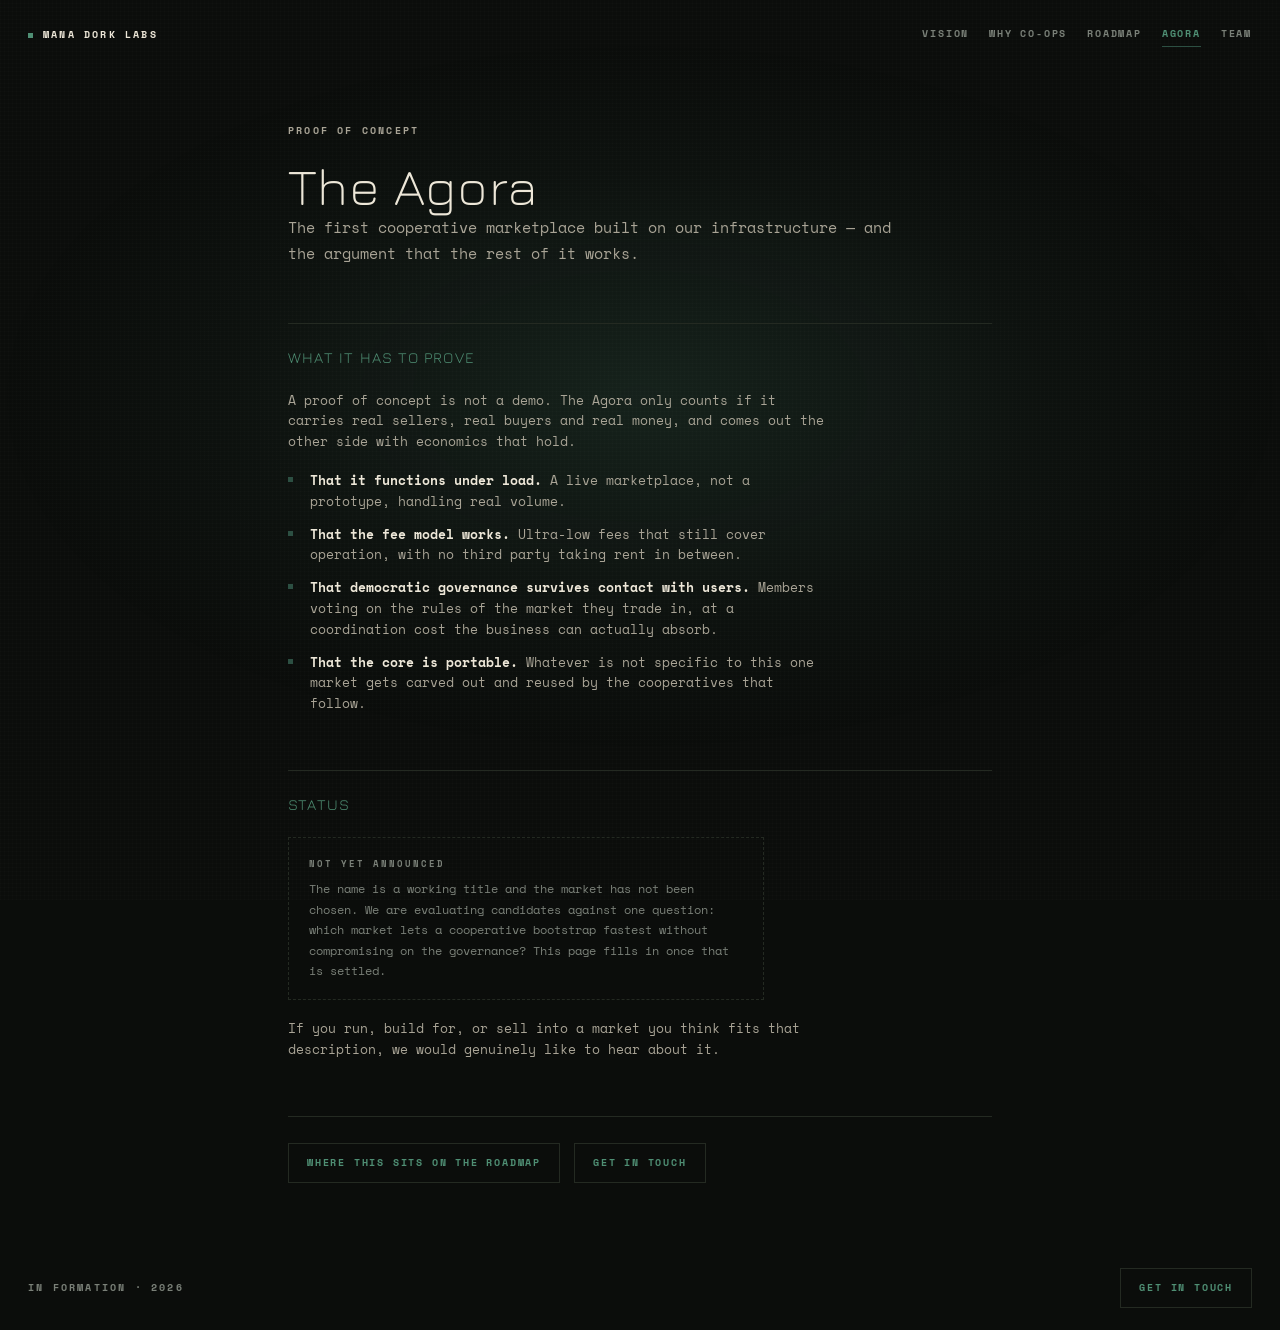
==== agora.html @ 33aa1f04 "Build out the site: five content pages and a top-bar nav Turns the holding page into a small site. T" ====
<!DOCTYPE html>
<html lang="en">
<head>
<meta charset="utf-8">
<meta name="viewport" content="width=device-width, initial-scale=1">
<title>The Agora — Mana Dork Labs</title>
<meta name="description" content="The Agora is our proof of concept: the first cooperative marketplace built on Mana Dork Labs infrastructure.">
<meta name="robots" content="index, follow">
<meta property="og:title" content="The Agora — Mana Dork Labs">
<meta property="og:description" content="The Agora is our proof of concept: the first cooperative marketplace built on Mana Dork Labs infrastructure.">
<meta property="og:type" content="article">
<link rel="preconnect" href="https://fonts.googleapis.com">
<link rel="preconnect" href="https://fonts.gstatic.com" crossorigin>
<link href="https://fonts.googleapis.com/css2?family=Jura:wght@300..700&family=Space+Mono:wght@400;700&display=swap" rel="stylesheet">
<link rel="stylesheet" href="/assets/site.css">
<link rel="icon" href="data:image/svg+xml,%3Csvg xmlns='http://www.w3.org/2000/svg' viewBox='0 0 32 32'%3E%3Crect width='32' height='32' fill='%230b0d0b'/%3E%3Crect x='6' y='6' width='5' height='20' fill='%234f8f74'/%3E%3Crect x='13' y='6' width='4' height='4' fill='%23ede7d8'/%3E%3Crect x='19' y='6' width='4' height='4' fill='%23ede7d8'/%3E%3Crect x='13' y='14' width='4' height='4' fill='%23ede7d8'/%3E%3Crect x='19' y='14' width='4' height='4' fill='%23ede7d8'/%3E%3Crect x='13' y='22' width='4' height='4' fill='%23ede7d8'/%3E%3Crect x='19' y='22' width='4' height='4' fill='%23ede7d8'/%3E%3C/svg%3E">
</head>
<body>

  <header class="bar bar--top">
    <a class="brand" href="/">Mana Dork Labs</a>
    <nav class="nav" aria-label="Primary">
      <a href="/vision">Vision</a>
      <a href="/why">Why co-ops</a>
      <a href="/roadmap">Roadmap</a>
      <a href="/agora" aria-current="page">Agora</a>
      <a href="/team">Team</a>
    </nav>
  </header>

  <main class="page">
    <p class="eyebrow">Proof of concept</p>
    <h1>The Agora</h1>
    <p class="lede">
      The first cooperative marketplace built on our infrastructure &mdash; and
      the argument that the rest of it works.
    </p>

    <h2>What it has to prove</h2>
    <p>
      A proof of concept is not a demo. The Agora only counts if it carries
      real sellers, real buyers and real money, and comes out the other side
      with economics that hold.
    </p>
    <ul class="list">
      <li>
        <strong>That it functions under load.</strong> A live marketplace, not
        a prototype, handling real volume.
      </li>
      <li>
        <strong>That the fee model works.</strong> Ultra-low fees that still
        cover operation, with no third party taking rent in between.
      </li>
      <li>
        <strong>That democratic governance survives contact with users.</strong>
        Members voting on the rules of the market they trade in, at a
        coordination cost the business can actually absorb.
      </li>
      <li>
        <strong>That the core is portable.</strong> Whatever is not specific to
        this one market gets carved out and reused by the cooperatives that
        follow.
      </li>
    </ul>

    <h2>Status</h2>
    <div class="draft">
      <b>Not yet announced</b>
      The name is a working title and the market has not been chosen. We are
      evaluating candidates against one question: which market lets a
      cooperative bootstrap fastest without compromising on the governance?
      This page fills in once that is settled.
    </div>
    <!-- Candidates under evaluation, from the source notes — deliberately not
         published until one is chosen: Artisans.coop, a Spotify rival,
         CardPact. See content/things-to-put-on-the-website.md. -->
    <p>
      If you run, build for, or sell into a market you think fits that
      description, we would genuinely like to hear about it.
    </p>

    <div class="next">
      <a href="/roadmap">Where this sits on the roadmap</a>
      <a href="mailto:hello@manadorklabs.com">Get in touch</a>
    </div>
  </main>

  <footer class="bar bar--bottom">
    <p class="micro">In formation &middot; 2026</p>
    <a class="contact" href="mailto:hello@manadorklabs.com">Get in touch</a>
  </footer>

</body>
</html>
---- assets/site.css ----
/* Mana Dork Labs — shared stylesheet.
   The home page (index.html) and the content pages both draw from this file.
   Everything above the "Content pages" divider is the original holding-page
   styling, moved here unchanged so index.html renders exactly as it did. */

:root{
  --ink:#0b0d0b;
  --cream:#ede7d8;
  --dim:#a9a496;
  --verdigris:#4f8f74;
  --verdigris-lo:#2c4f42;
  --lichen:#7a8078;
  --rule:#242a22;
  --mono:"Space Mono",ui-monospace,SFMono-Regular,Menlo,monospace;
  --wide:"Jura","Trebuchet MS",sans-serif;
}
*{box-sizing:border-box}
html{-webkit-text-size-adjust:100%}
body{
  margin:0;background:var(--ink);color:var(--cream);
  font-family:var(--mono);font-size:13px;line-height:1.6;
  -webkit-font-smoothing:antialiased;
  min-height:100vh;min-height:100dvh;
  display:flex;flex-direction:column;
  position:relative;overflow-x:hidden;
}

/* Verdigris bloom behind the mark, plus a fine mesh over everything. */
body::before{
  content:"";position:fixed;inset:0;pointer-events:none;z-index:0;
  background:radial-gradient(ellipse 70% 55% at 50% 44%, rgba(79,143,116,.16), rgba(79,143,116,.04) 45%, transparent 72%);
}
body::after{
  content:"";position:fixed;inset:0;pointer-events:none;z-index:0;opacity:.5;
  background-image:
    repeating-linear-gradient(0deg, rgba(237,231,216,.028) 0 1px, transparent 1px 4px),
    repeating-linear-gradient(90deg, rgba(237,231,216,.028) 0 1px, transparent 1px 4px);
}
.bar, .stage, .page{position:relative;z-index:1}

.micro{
  font-size:10px;font-weight:700;letter-spacing:.22em;text-transform:uppercase;
  color:var(--lichen);margin:0;
}

.bar{display:flex;justify-content:space-between;align-items:center;gap:20px;padding:22px 28px}
.bar--top{flex:0 0 auto}
.bar--bottom{flex:0 0 auto;justify-content:space-between}

.stage{
  flex:1 1 auto;display:flex;flex-direction:column;
  align-items:center;justify-content:center;
  padding:clamp(20px,4vh,32px) 28px clamp(24px,5vh,44px);text-align:center;
}

/* "The Grid" from the wordmark experiments. MANA, DORK and LABS are each
   four letters, so the name stacks into a 4x3 block and the first column
   reads MDL straight down. Jura at 300 is monoline, so every stroke is the
   same width, which is what Roboto Flex could not do. Columns sit at 1.75x
   Jura's widest glyph (0.767em), the "open" step. Glyph size scales against
   viewport height as well as width so the bottom bar is never pushed off. */
.mark{
  --f:clamp(30px, min(11vw, 11.4vh), 118px);
  --cw:calc(var(--f) * 1.342);
  --rh:calc(var(--f) * 1.34);
  display:grid;grid-template-columns:repeat(4, var(--cw));
  position:relative;
}
.mark .cell{
  width:var(--cw);height:var(--rh);
  display:grid;place-items:center;
  font-family:var(--wide);font-weight:300;
  font-size:var(--f);color:var(--cream);line-height:1;
}
.mark .cell.key{color:var(--verdigris)}
.mark .colrule{
  position:absolute;top:calc(var(--rh) * -.08);bottom:calc(var(--rh) * -.08);
  left:var(--cw);width:1px;background:var(--verdigris-lo);
}

.tagline{
  margin:clamp(30px,5.5vh,52px) 0 0;font-size:clamp(13px,1.5vw,15px);
  color:var(--cream);line-height:1.75;max-width:58ch;text-wrap:balance;
}

.chips{
  display:inline-flex;flex-wrap:wrap;justify-content:center;align-items:center;
  gap:14px;margin:clamp(22px,3.6vh,34px) 0 0;padding:11px 20px;
  border:1px solid var(--rule);
}
.chips b{font-size:10px;font-weight:700;letter-spacing:.2em;text-transform:uppercase;color:var(--cream)}
.chips b::before{content:"";display:inline-block;width:5px;height:5px;background:var(--verdigris);margin-right:9px;vertical-align:middle}
.chips s{text-decoration:none;color:var(--rule)}

.contact{
  font-size:10px;font-weight:700;letter-spacing:.18em;text-transform:uppercase;
  color:var(--verdigris);text-decoration:none;white-space:nowrap;
  border:1px solid var(--rule);padding:11px 18px;
}
.contact:hover{color:var(--cream);border-color:var(--lichen)}

/* ------------------------------------------------------------------ */
/* Content pages                                                       */
/* ------------------------------------------------------------------ */

/* Brand block in the top bar. On the home page the bar shows plain text;
   everywhere else it is the link back to the wordmark. */
.brand{
  font-size:10px;font-weight:700;letter-spacing:.22em;text-transform:uppercase;
  color:var(--cream);text-decoration:none;white-space:nowrap;
}
.brand::before{
  content:"";display:inline-block;width:5px;height:5px;
  background:var(--verdigris);margin-right:10px;vertical-align:middle;
}
.brand:hover{color:var(--verdigris)}

.nav{display:flex;flex-wrap:wrap;align-items:center;gap:20px}
.nav a{
  font-size:10px;font-weight:700;letter-spacing:.18em;text-transform:uppercase;
  color:var(--lichen);text-decoration:none;padding:4px 0;
  border-bottom:1px solid transparent;
}
.nav a:hover{color:var(--cream)}
.nav a[aria-current="page"]{color:var(--verdigris);border-bottom-color:var(--verdigris-lo)}

.page{
  flex:1 1 auto;width:100%;max-width:760px;margin:0 auto;
  padding:clamp(28px,6vh,64px) 28px clamp(40px,7vh,72px);
}

.eyebrow{
  font-size:10px;font-weight:700;letter-spacing:.22em;text-transform:uppercase;
  color:var(--verdigris);margin:0 0 18px;
}
.page h1{
  font-family:var(--wide);font-weight:300;letter-spacing:.02em;
  font-size:clamp(30px,5.6vw,52px);line-height:1.1;margin:0;color:var(--cream);
}
.lede{
  margin:26px 0 0;font-size:15px;line-height:1.75;color:var(--cream);
  max-width:60ch;text-wrap:pretty;
}
.page h2{
  font-family:var(--wide);font-weight:400;letter-spacing:.08em;text-transform:uppercase;
  font-size:15px;color:var(--verdigris);
  margin:56px 0 20px;padding-top:22px;border-top:1px solid var(--rule);
}
.page h3{
  font-size:11px;font-weight:700;letter-spacing:.18em;text-transform:uppercase;
  color:var(--cream);margin:32px 0 12px;
}
.page p{margin:0 0 18px;max-width:68ch;color:var(--dim)}
.page p strong{color:var(--cream);font-weight:700}
.page a{color:var(--verdigris)}
.page a:hover{color:var(--cream)}

/* Marker-prefixed list, used wherever the source notes were bullets. */
.list{list-style:none;margin:0 0 18px;padding:0;max-width:68ch}
.list li{position:relative;padding-left:22px;margin:0 0 12px;color:var(--dim)}
.list li::before{
  content:"";position:absolute;left:0;top:.55em;
  width:5px;height:5px;background:var(--verdigris-lo);
}
.list li strong{color:var(--cream);font-weight:700}

/* The three core values. */
.values{list-style:none;margin:0;padding:0;display:grid;gap:1px;background:var(--rule);border:1px solid var(--rule)}
.values li{background:var(--ink);padding:22px 24px;color:var(--cream);font-size:14px;line-height:1.6}
.values li span{
  display:block;font-size:10px;font-weight:700;letter-spacing:.22em;
  text-transform:uppercase;color:var(--verdigris);margin-bottom:10px;
}
@media (min-width:720px){.values{grid-template-columns:repeat(3,1fr)}}

/* Cooperative costs vs capitalist costs, side by side. */
.compare{display:grid;gap:1px;background:var(--rule);border:1px solid var(--rule);margin:0 0 18px}
.compare section{background:var(--ink);padding:22px 24px}
.compare h3{margin:0 0 16px}
.compare ul{list-style:none;margin:0;padding:0}
.compare li{position:relative;padding-left:18px;margin:0 0 10px;color:var(--dim)}
.compare li::before{content:"";position:absolute;left:0;top:.55em;width:4px;height:4px;background:var(--verdigris-lo)}
@media (min-width:720px){.compare{grid-template-columns:1fr 1fr}}

/* Roadmap stages. The rule runs behind the markers to tie them together. */
.stages{list-style:none;margin:0;padding:0;position:relative}
.stages::before{content:"";position:absolute;left:6px;top:10px;bottom:10px;width:1px;background:var(--rule)}
.stages li{position:relative;padding:0 0 30px 34px}
.stages li::before{
  content:"";position:absolute;left:0;top:5px;width:13px;height:13px;
  background:var(--ink);border:1px solid var(--rule);
}
.stages li.done::before{background:var(--verdigris-lo);border-color:var(--verdigris-lo)}
.stages li.now::before{background:var(--verdigris);border-color:var(--verdigris)}
.stages b{display:block;color:var(--cream);font-size:14px;font-weight:700;margin-bottom:8px}
.stages li.now b{color:var(--verdigris)}
.stages p{margin:0;max-width:60ch}
.stages .tag{
  display:inline-block;margin-left:10px;vertical-align:middle;
  font-size:9px;font-weight:700;letter-spacing:.18em;text-transform:uppercase;
  color:var(--verdigris);border:1px solid var(--verdigris-lo);padding:3px 8px;
}

/* Team. */
.people{display:grid;gap:1px;background:var(--rule);border:1px solid var(--rule)}
.people article{background:var(--ink);padding:26px 24px}
.people h3{margin:0 0 14px;font-size:13px;letter-spacing:.14em}
.people p{margin:0 0 14px;max-width:none}
.people p:last-child{margin-bottom:0}
@media (min-width:720px){.people{grid-template-columns:1fr 1fr}}

/* Anything still being written. Deliberately quiet — it should read as an
   honest placeholder, not as a design element. */
.draft{
  border:1px dashed var(--rule);padding:18px 20px;margin:0 0 18px;
  color:var(--lichen);font-size:12px;line-height:1.7;max-width:68ch;
}
.draft b{
  display:block;font-size:9px;font-weight:700;letter-spacing:.22em;
  text-transform:uppercase;color:var(--lichen);margin-bottom:8px;
}

/* Pull quote for the strongest lines from the source notes. */
.pull{
  margin:34px 0;padding:2px 0 2px 22px;border-left:1px solid var(--verdigris-lo);
  font-size:15px;line-height:1.75;color:var(--cream);max-width:62ch;
}

.next{display:flex;flex-wrap:wrap;gap:14px;margin-top:56px;padding-top:26px;border-top:1px solid var(--rule)}
.next a{
  font-size:10px;font-weight:700;letter-spacing:.18em;text-transform:uppercase;
  color:var(--verdigris);text-decoration:none;border:1px solid var(--rule);padding:11px 18px;
}
.next a:hover{color:var(--cream);border-color:var(--lichen)}

@media (max-width:640px){
  .bar{padding:18px 20px}
  .bar--top{flex-wrap:wrap;gap:14px}
  .bar--top .micro:last-child{display:none}
  .bar--bottom{flex-direction:column;align-items:stretch;gap:16px}
  .contact{text-align:center}
  .stage{padding:24px 20px 32px}
  .page{padding:26px 20px 40px}
  .nav{gap:16px}
}
@media (prefers-reduced-motion:no-preference){
  .contact,.nav a,.brand,.next a{transition:color .15s ease,border-color .15s ease}
}
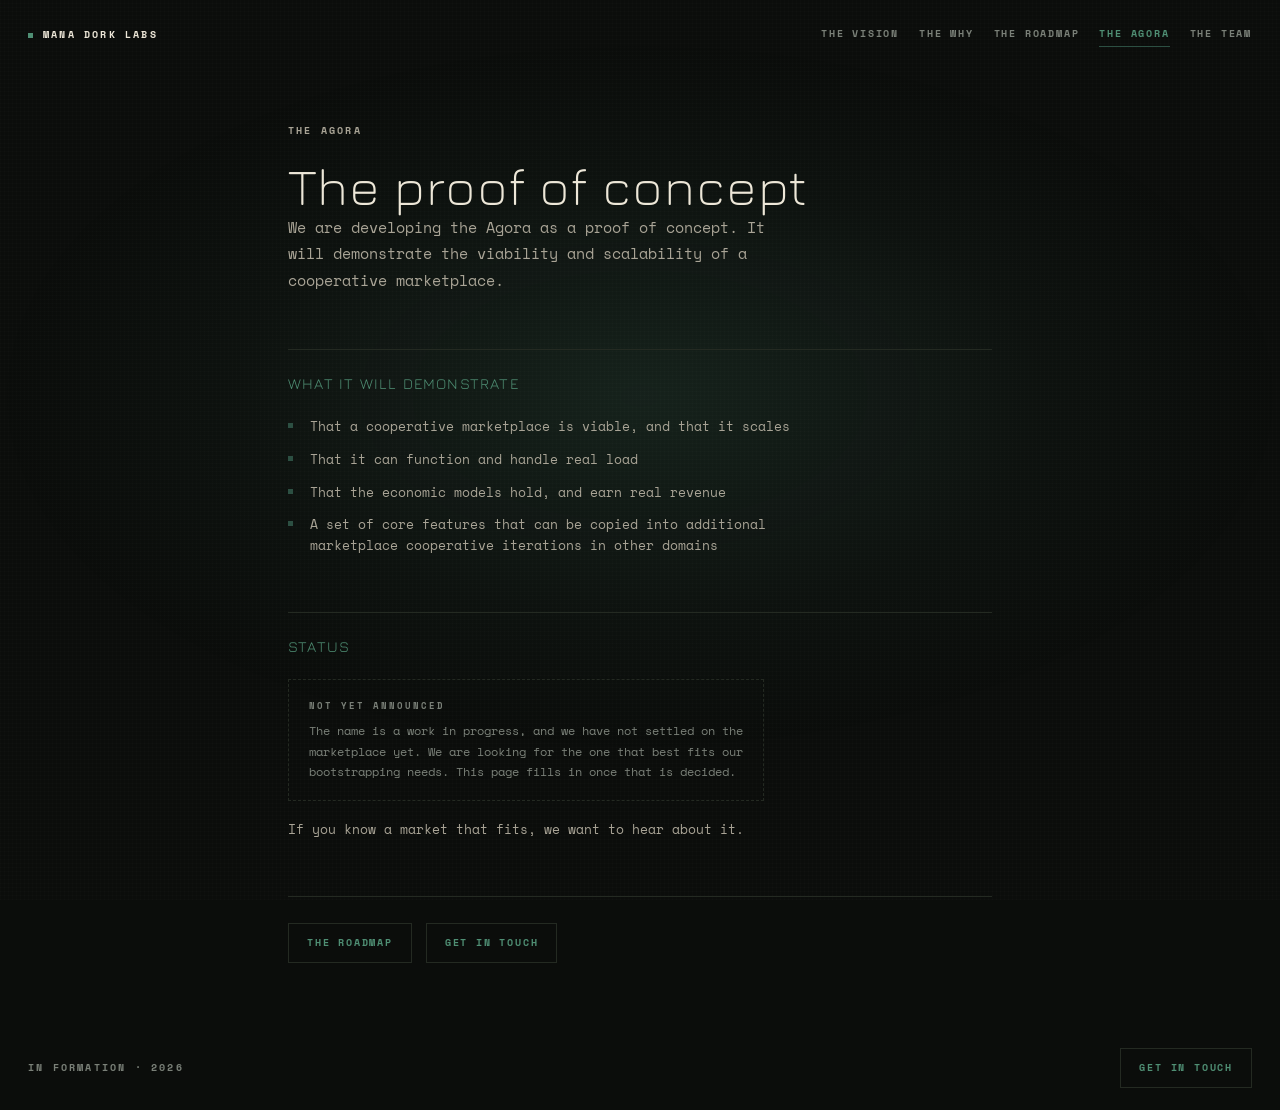
==== commit a250fde4: "Pull the copy back to the source notes and rename the nav Co-Authored-By: Claude Opus 5 <noreply@ant" ====
--- a/agora.html
+++ b/agora.html
@@ -20,67 +20,49 @@
   <header class="bar bar--top">
     <a class="brand" href="/">Mana Dork Labs</a>
     <nav class="nav" aria-label="Primary">
-      <a href="/vision">Vision</a>
-      <a href="/why">Why co-ops</a>
-      <a href="/roadmap">Roadmap</a>
-      <a href="/agora" aria-current="page">Agora</a>
-      <a href="/team">Team</a>
+      <a href="/vision">The Vision</a>
+      <a href="/why">The Why</a>
+      <a href="/roadmap">The Roadmap</a>
+      <a href="/agora" aria-current="page">The Agora</a>
+      <a href="/team">The Team</a>
     </nav>
   </header>
 
   <main class="page">
-    <p class="eyebrow">Proof of concept</p>
-    <h1>The Agora</h1>
+    <p class="eyebrow">The Agora</p>
+    <h1>The proof of concept</h1>
     <p class="lede">
-      The first cooperative marketplace built on our infrastructure &mdash; and
-      the argument that the rest of it works.
+      We are developing the Agora as a proof of concept. It will demonstrate
+      the viability and scalability of a cooperative marketplace.
     </p>
 
-    <h2>What it has to prove</h2>
-    <p>
-      A proof of concept is not a demo. The Agora only counts if it carries
-      real sellers, real buyers and real money, and comes out the other side
-      with economics that hold.
-    </p>
+    <h2>What it will demonstrate</h2>
     <ul class="list">
+      <li>That a cooperative marketplace is viable, and that it scales</li>
+      <li>That it can function and handle real load</li>
+      <li>That the economic models hold, and earn real revenue</li>
       <li>
-        <strong>That it functions under load.</strong> A live marketplace, not
-        a prototype, handling real volume.
-      </li>
-      <li>
-        <strong>That the fee model works.</strong> Ultra-low fees that still
-        cover operation, with no third party taking rent in between.
-      </li>
-      <li>
-        <strong>That democratic governance survives contact with users.</strong>
-        Members voting on the rules of the market they trade in, at a
-        coordination cost the business can actually absorb.
-      </li>
-      <li>
-        <strong>That the core is portable.</strong> Whatever is not specific to
-        this one market gets carved out and reused by the cooperatives that
-        follow.
+        A set of core features that can be copied into additional marketplace
+        cooperative iterations in other domains
       </li>
     </ul>
 
     <h2>Status</h2>
     <div class="draft">
       <b>Not yet announced</b>
-      The name is a working title and the market has not been chosen. We are
-      evaluating candidates against one question: which market lets a
-      cooperative bootstrap fastest without compromising on the governance?
-      This page fills in once that is settled.
+      The name is a work in progress, and we have not settled on the
+      marketplace yet. We are looking for the one that best fits our
+      bootstrapping needs. This page fills in once that is decided.
     </div>
     <!-- Candidates under evaluation, from the source notes — deliberately not
          published until one is chosen: Artisans.coop, a Spotify rival,
          CardPact. See content/things-to-put-on-the-website.md. -->
     <p>
-      If you run, build for, or sell into a market you think fits that
-      description, we would genuinely like to hear about it.
+      If you know a market that fits, we want to hear about it.
     </p>
 
     <div class="next">
-      <a href="/roadmap">Where this sits on the roadmap</a>
+      <a href="/roadmap">The Roadmap</a>
       <a href="mailto:hello@manadorklabs.com">Get in touch</a>
     </div>
   </main>
--- a/assets/site.css
+++ b/assets/site.css
@@ -167,10 +167,6 @@
 /* The three core values. */
 .values{list-style:none;margin:0;padding:0;display:grid;gap:1px;background:var(--rule);border:1px solid var(--rule)}
 .values li{background:var(--ink);padding:22px 24px;color:var(--cream);font-size:14px;line-height:1.6}
-.values li span{
-  display:block;font-size:10px;font-weight:700;letter-spacing:.22em;
-  text-transform:uppercase;color:var(--verdigris);margin-bottom:10px;
-}
 @media (min-width:720px){.values{grid-template-columns:repeat(3,1fr)}}
 
 /* Cooperative costs vs capitalist costs, side by side. */
@@ -205,6 +201,18 @@
 .people{display:grid;gap:1px;background:var(--rule);border:1px solid var(--rule)}
 .people article{background:var(--ink);padding:26px 24px}
 .people h3{margin:0 0 14px;font-size:13px;letter-spacing:.14em}
+/* Headshot slot. Empty until there are photos to drop in; the ruled square
+   holds the space so the layout does not shift when they arrive. */
+.people .shot{
+  aspect-ratio:1;width:100%;max-width:200px;margin:0 0 20px;
+  border:1px solid var(--rule);background:#0e120f;
+  display:grid;place-items:center;overflow:hidden;
+}
+.people .shot img{width:100%;height:100%;object-fit:cover;display:block}
+.people .shot span{
+  font-size:9px;font-weight:700;letter-spacing:.22em;
+  text-transform:uppercase;color:var(--rule);
+}
 .people p{margin:0 0 14px;max-width:none}
 .people p:last-child{margin-bottom:0}
 @media (min-width:720px){.people{grid-template-columns:1fr 1fr}}
